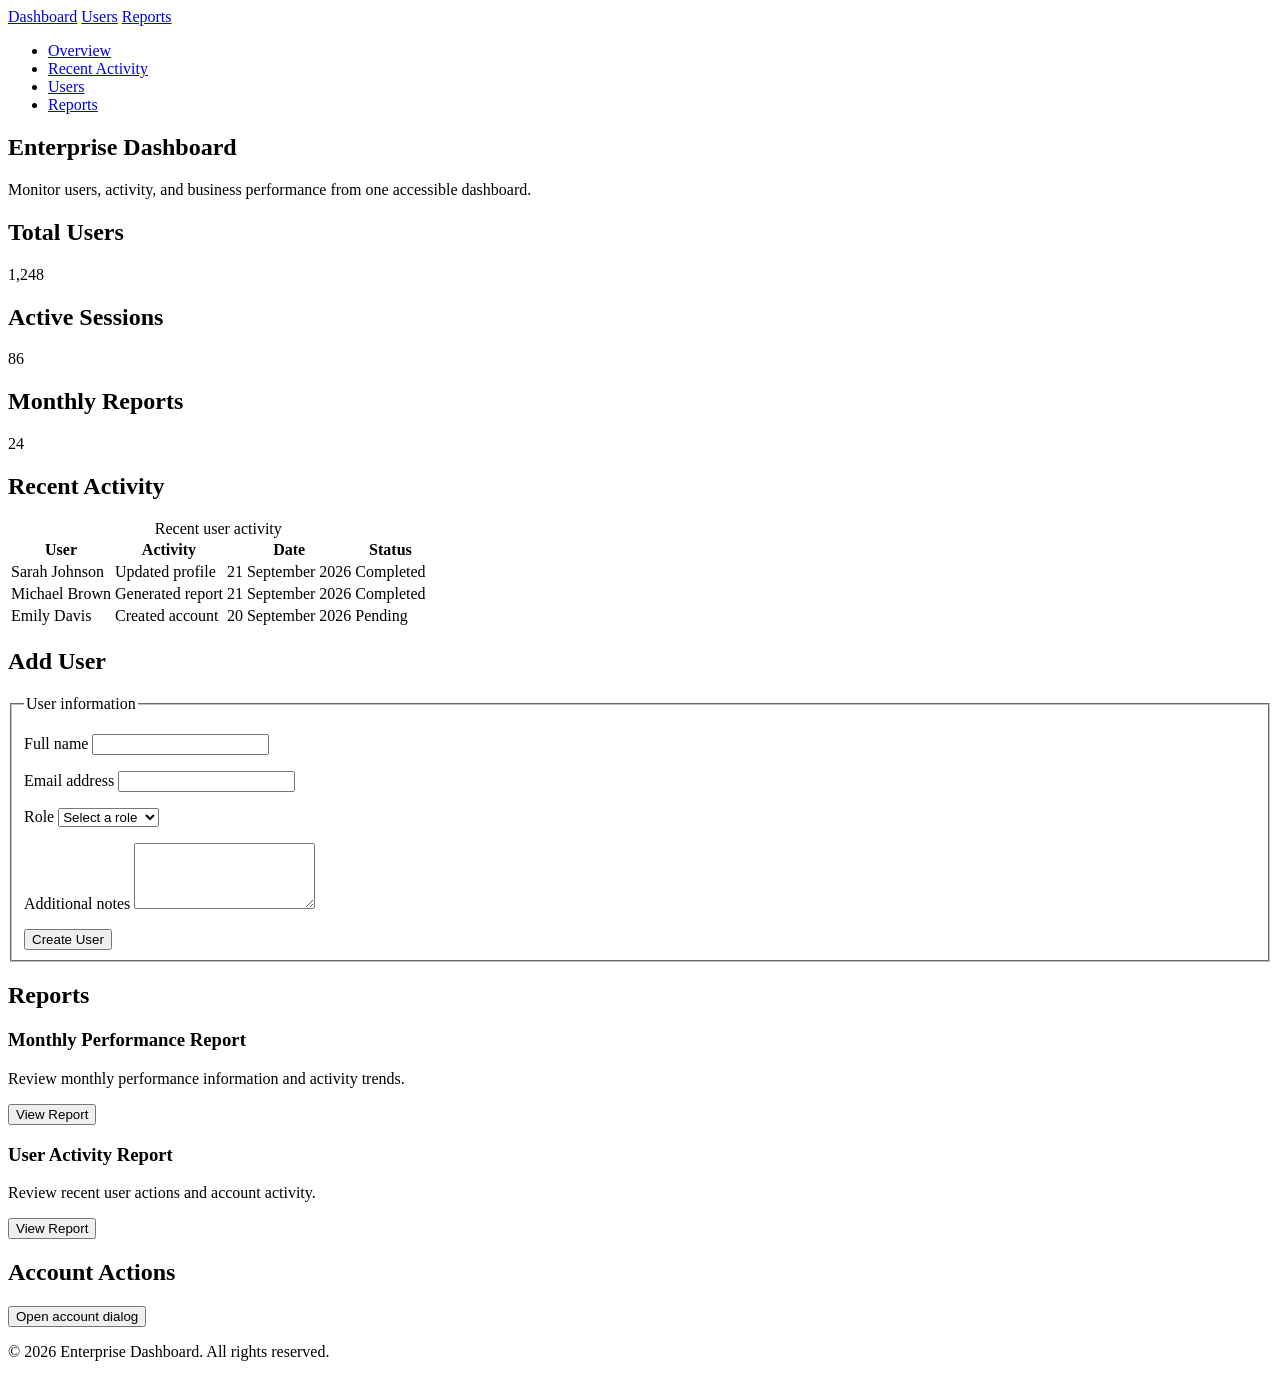
==== index.html @ fa2ba848 "Create index.html" ====
<!DOCTYPE html>

<html lang="en">
<head>
    <meta charset="UTF-8">
    <meta name="viewport" content="width=device-width, initial-scale=1.0">
    <meta name="description" content="Accessible enterprise dashboard built with semantic HTML5 and WCAG 2.1 principles.">
    <title>Enterprise Dashboard</title>
</head>

<body>

<header>
    <nav aria-label="Primary navigation">
        <a href="index.html">Dashboard</a>
        <a href="users.html">Users</a>
        <a href="reports.html">Reports</a>
    </nav>
</header>

<aside aria-label="Dashboard sidebar">
    <nav aria-label="Sidebar navigation">
        <ul>
            <li><a href="#overview">Overview</a></li>
            <li><a href="#activity">Recent Activity</a></li>
            <li><a href="#users">Users</a></li>
            <li><a href="#reports">Reports</a></li>
        </ul>
    </nav>
</aside>

<main id="main-content">

    <section id="overview" aria-labelledby="dashboard-heading">
        <h1 id="dashboard-heading">Enterprise Dashboard</h1>

        <p>
            Monitor users, activity, and business performance from one accessible
            dashboard.
        </p>

        <article>
            <h2>Total Users</h2>
            <p>1,248</p>
        </article>

        <article>
            <h2>Active Sessions</h2>
            <p>86</p>
        </article>

        <article>
            <h2>Monthly Reports</h2>
            <p>24</p>
        </article>
    </section>

    <section id="activity" aria-labelledby="activity-heading">
        <h2 id="activity-heading">Recent Activity</h2>

        <table>
            <caption>Recent user activity</caption>

            <thead>
                <tr>
                    <th scope="col">User</th>
                    <th scope="col">Activity</th>
                    <th scope="col">Date</th>
                    <th scope="col">Status</th>
                </tr>
            </thead>

            <tbody>
                <tr>
                    <td>Sarah Johnson</td>
                    <td>Updated profile</td>
                    <td>21 September 2026</td>
                    <td>Completed</td>
                </tr>

                <tr>
                    <td>Michael Brown</td>
                    <td>Generated report</td>
                    <td>21 September 2026</td>
                    <td>Completed</td>
                </tr>

                <tr>
                    <td>Emily Davis</td>
                    <td>Created account</td>
                    <td>20 September 2026</td>
                    <td>Pending</td>
                </tr>
            </tbody>
        </table>
    </section>

    <section id="users" aria-labelledby="user-form-heading">
        <h2 id="user-form-heading">Add User</h2>

        <form action="#" method="post">

            <fieldset>
                <legend>User information</legend>

                <p>
                    <label for="full-name">Full name</label>
                    <input
                        type="text"
                        id="full-name"
                        name="full-name"
                        autocomplete="name"
                        required
                    >
                </p>

                <p>
                    <label for="email">Email address</label>
                    <input
                        type="email"
                        id="email"
                        name="email"
                        autocomplete="email"
                        required
                    >
                </p>

                <p>
                    <label for="role">Role</label>
                    <select id="role" name="role" required>
                        <option value="">Select a role</option>
                        <option value="admin">Administrator</option>
                        <option value="manager">Manager</option>
                        <option value="user">User</option>
                    </select>
                </p>

                <p>
                    <label for="notes">Additional notes</label>
                    <textarea
                        id="notes"
                        name="notes"
                        rows="4"
                        maxlength="500"
                    ></textarea>
                </p>

                <button type="submit">Create User</button>
            </fieldset>

        </form>
    </section>

    <section id="reports" aria-labelledby="reports-heading">
        <h2 id="reports-heading">Reports</h2>

        <article>
            <h3>Monthly Performance Report</h3>
            <p>Review monthly performance information and activity trends.</p>
            <button type="button">View Report</button>
        </article>

        <article>
            <h3>User Activity Report</h3>
            <p>Review recent user actions and account activity.</p>
            <button type="button">View Report</button>
        </article>
    </section>

    <section aria-labelledby="dialog-heading">
        <h2 id="dialog-heading">Account Actions</h2>

        <button type="button" aria-controls="account-dialog">
            Open account dialog
        </button>

        <dialog id="account-dialog" aria-labelledby="dialog-title">
            <h2 id="dialog-title">Account Settings</h2>

            <p>
                Manage your account preferences and notification settings.
            </p>

            <form method="dialog">
                <button type="submit">Close</button>
            </form>
        </dialog>
    </section>

</main>

<footer>
    <p>&copy; 2026 Enterprise Dashboard. All rights reserved.</p>
</footer>

</body>
</html>
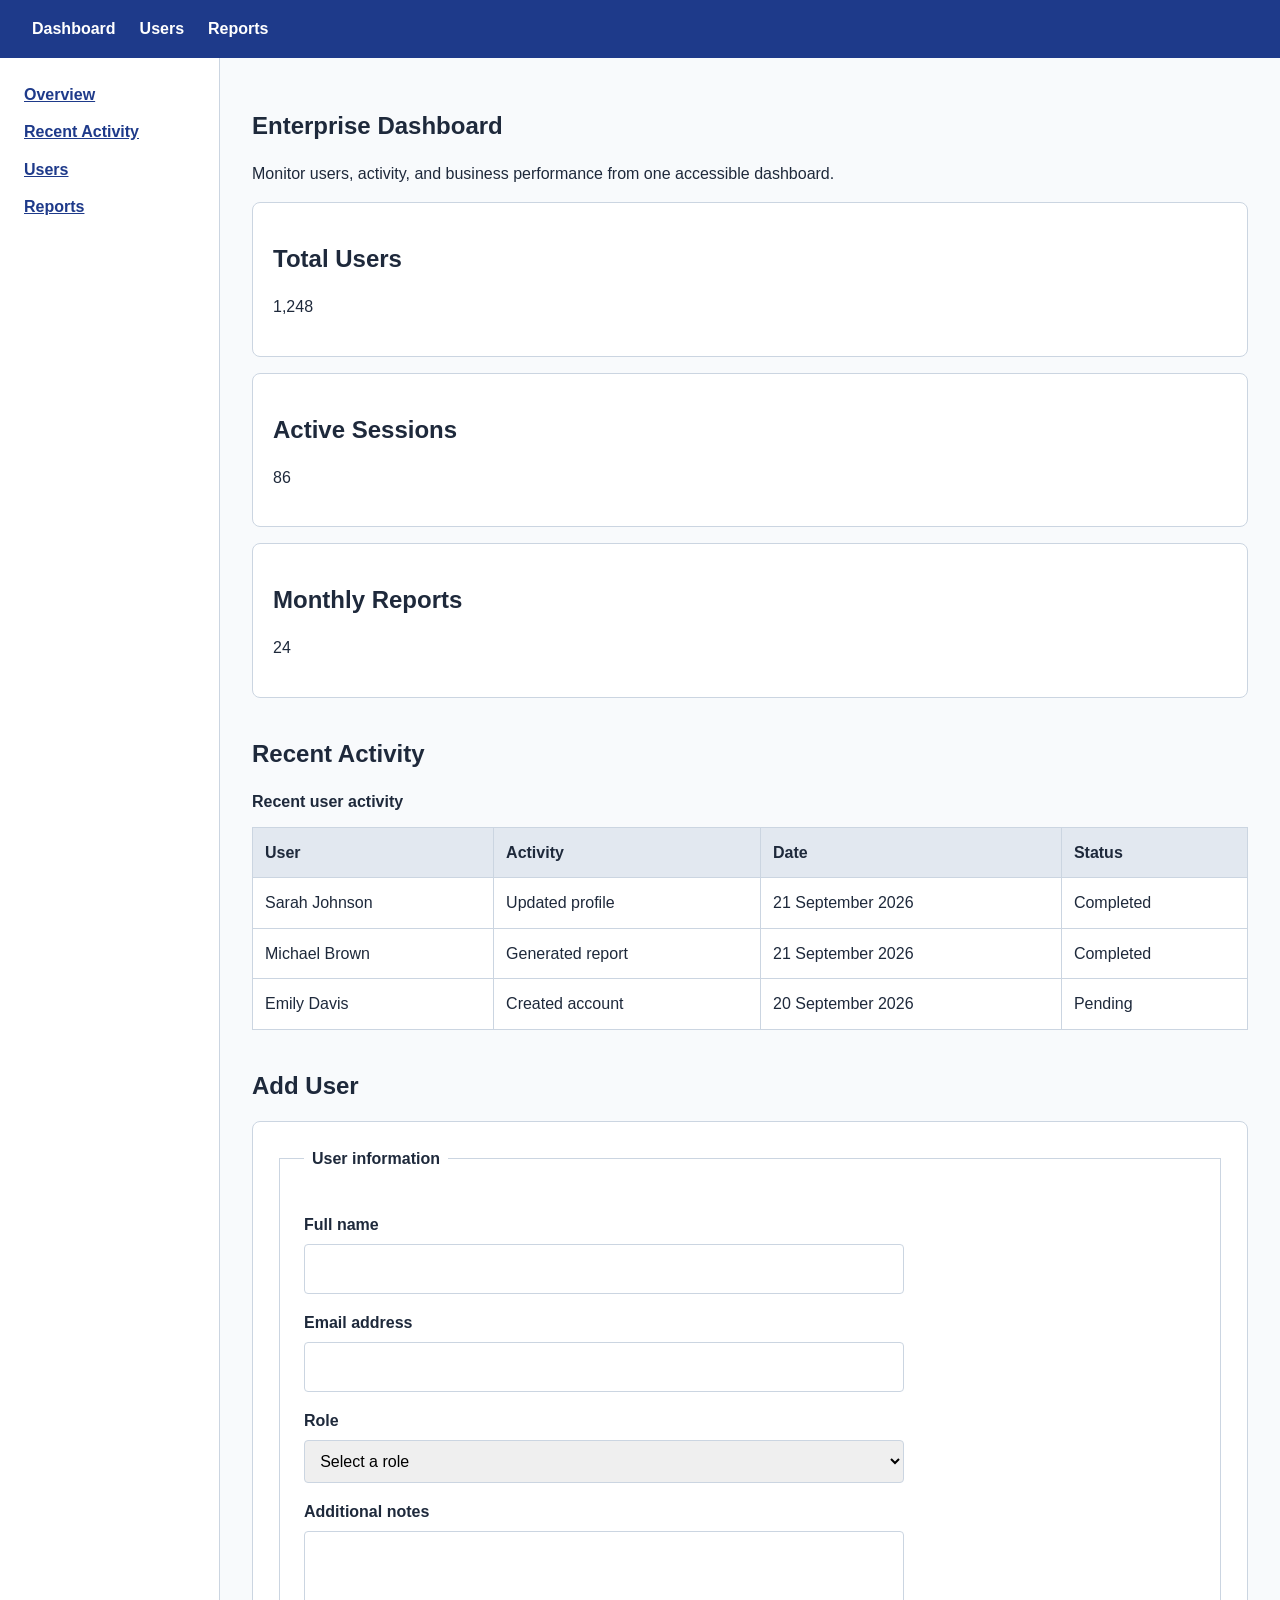
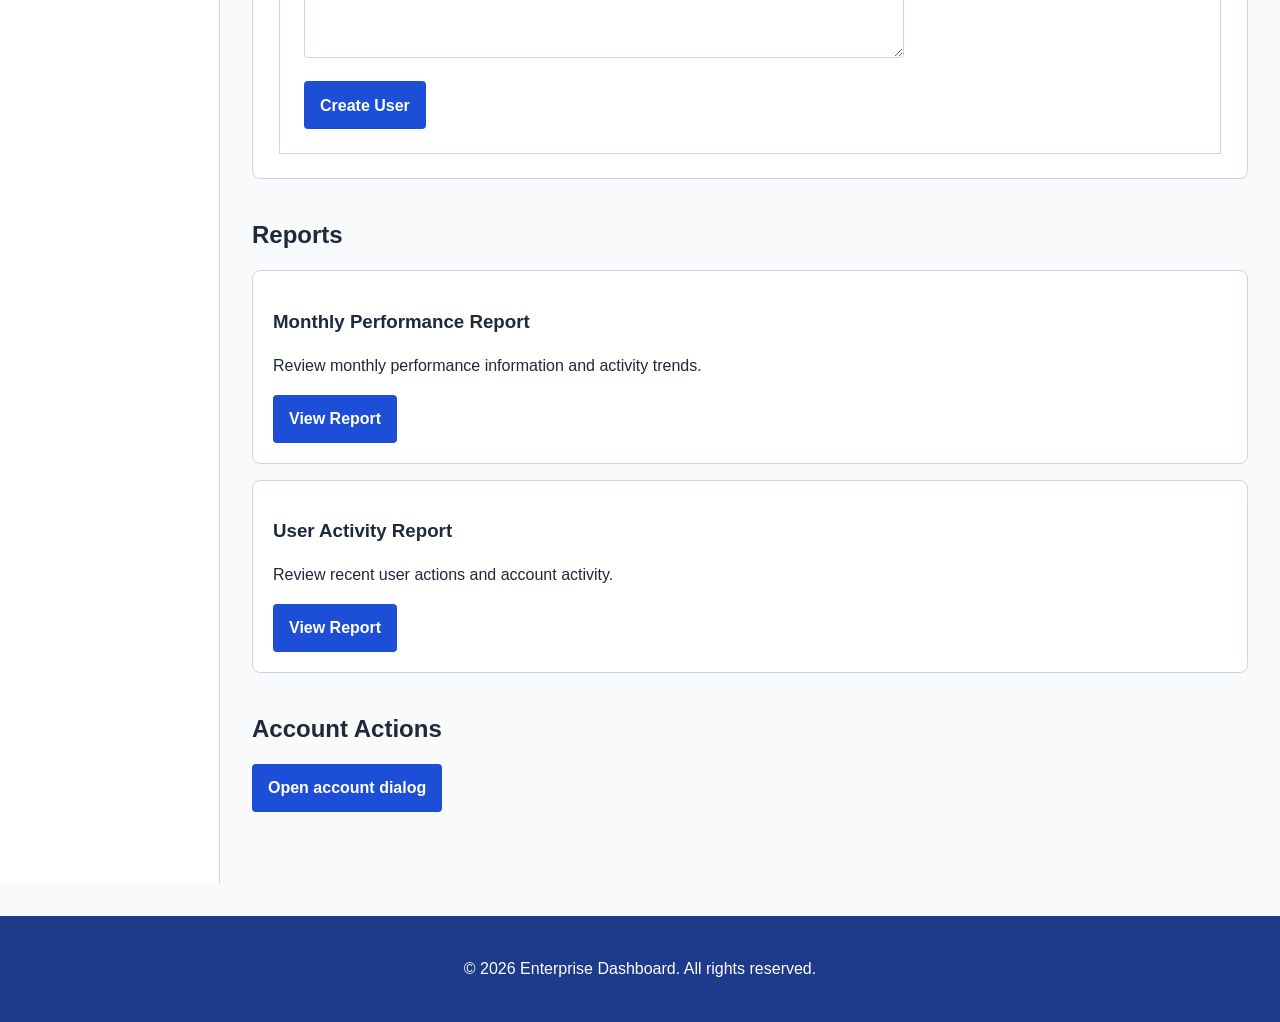
==== commit 4a815324: "Update index.html" ====
--- a/index.html
+++ b/index.html
@@ -5,6 +5,7 @@
     <meta charset="UTF-8">
     <meta name="viewport" content="width=device-width, initial-scale=1.0">
     <meta name="description" content="Accessible enterprise dashboard built with semantic HTML5 and WCAG 2.1 principles.">
+    <link rel="stylesheet" href="css/styles.css">
     <title>Enterprise Dashboard</title>
 </head>
 
--- a/css/styles.css
+++ b/css/styles.css
@@ -0,0 +1,247 @@
+:root {
+    --primary: #1d4ed8;
+    --primary-dark: #1e3a8a;
+    --background: #f8fafc;
+    --surface: #ffffff;
+    --text: #1e293b;
+    --muted: #64748b;
+    --border: #cbd5e1;
+    --focus: #f59e0b;
+    --success: #166534;
+}
+
+* {
+    box-sizing: border-box;
+}
+
+html {
+    scroll-behavior: smooth;
+}
+
+body {
+    margin: 0;
+    font-family: Arial, Helvetica, sans-serif;
+    line-height: 1.6;
+    color: var(--text);
+    background: var(--background);
+}
+
+header {
+    background: var(--primary-dark);
+    padding: 1rem 2rem;
+}
+
+header nav {
+    display: flex;
+    flex-wrap: wrap;
+    gap: 1.5rem;
+}
+
+header a {
+    color: #ffffff;
+    text-decoration: none;
+    font-weight: 700;
+}
+
+header a:hover,
+header a:focus {
+    text-decoration: underline;
+}
+
+aside {
+    background: var(--surface);
+    border-right: 1px solid var(--border);
+    padding: 1.5rem;
+    min-height: 200px;
+}
+
+aside ul {
+    list-style: none;
+    margin: 0;
+    padding: 0;
+}
+
+aside li {
+    margin-bottom: 0.75rem;
+}
+
+aside a {
+    color: var(--primary-dark);
+    font-weight: 600;
+}
+
+main {
+    max-width: 1200px;
+    margin: 0 auto;
+    padding: 2rem;
+}
+
+section {
+    margin-bottom: 2.5rem;
+}
+
+article {
+    background: var(--surface);
+    border: 1px solid var(--border);
+    border-radius: 8px;
+    padding: 1.25rem;
+    margin-bottom: 1rem;
+}
+
+h1,
+h2,
+h3 {
+    line-height: 1.3;
+}
+
+table {
+    width: 100%;
+    border-collapse: collapse;
+    background: var(--surface);
+}
+
+caption {
+    text-align: left;
+    font-weight: 700;
+    margin-bottom: 0.75rem;
+}
+
+th,
+td {
+    border: 1px solid var(--border);
+    padding: 0.75rem;
+    text-align: left;
+}
+
+th {
+    background: #e2e8f0;
+}
+
+form {
+    background: var(--surface);
+    border: 1px solid var(--border);
+    border-radius: 8px;
+    padding: 1.5rem;
+}
+
+fieldset {
+    border: 1px solid var(--border);
+    padding: 1.5rem;
+}
+
+legend {
+    font-weight: 700;
+    padding: 0 0.5rem;
+}
+
+label {
+    display: block;
+    margin-bottom: 0.4rem;
+    font-weight: 600;
+}
+
+input,
+select,
+textarea {
+    width: 100%;
+    max-width: 600px;
+    padding: 0.7rem;
+    border: 1px solid var(--border);
+    border-radius: 4px;
+    font: inherit;
+}
+
+textarea {
+    resize: vertical;
+}
+
+button {
+    padding: 0.7rem 1rem;
+    border: 0;
+    border-radius: 4px;
+    background: var(--primary);
+    color: #ffffff;
+    font: inherit;
+    font-weight: 700;
+    cursor: pointer;
+}
+
+button:hover {
+    background: var(--primary-dark);
+}
+
+button:focus-visible,
+a:focus-visible,
+input:focus-visible,
+select:focus-visible,
+textarea:focus-visible {
+    outline: 3px solid var(--focus);
+    outline-offset: 3px;
+}
+
+dialog {
+    max-width: 500px;
+    width: calc(100% - 2rem);
+    border: 1px solid var(--border);
+    border-radius: 8px;
+    padding: 1.5rem;
+}
+
+dialog::backdrop {
+    background: rgb(0 0 0 / 50%);
+}
+
+footer {
+    margin-top: 2rem;
+    padding: 1.5rem 2rem;
+    background: var(--primary-dark);
+    color: #ffffff;
+    text-align: center;
+}
+
+@media (min-width: 768px) {
+    body {
+        display: grid;
+        grid-template-columns: 220px 1fr;
+        grid-template-areas:
+            "header header"
+            "sidebar main"
+            "footer footer";
+    }
+
+    header {
+        grid-area: header;
+    }
+
+    aside {
+        grid-area: sidebar;
+    }
+
+    main {
+        grid-area: main;
+        width: 100%;
+    }
+
+    footer {
+        grid-area: footer;
+    }
+}
+
+@media (max-width: 767px) {
+    main {
+        padding: 1rem;
+    }
+
+    header {
+        padding: 1rem;
+    }
+
+    header nav {
+        gap: 1rem;
+    }
+
+    table {
+        display: block;
+        overflow-x: auto;
+    }
+}
